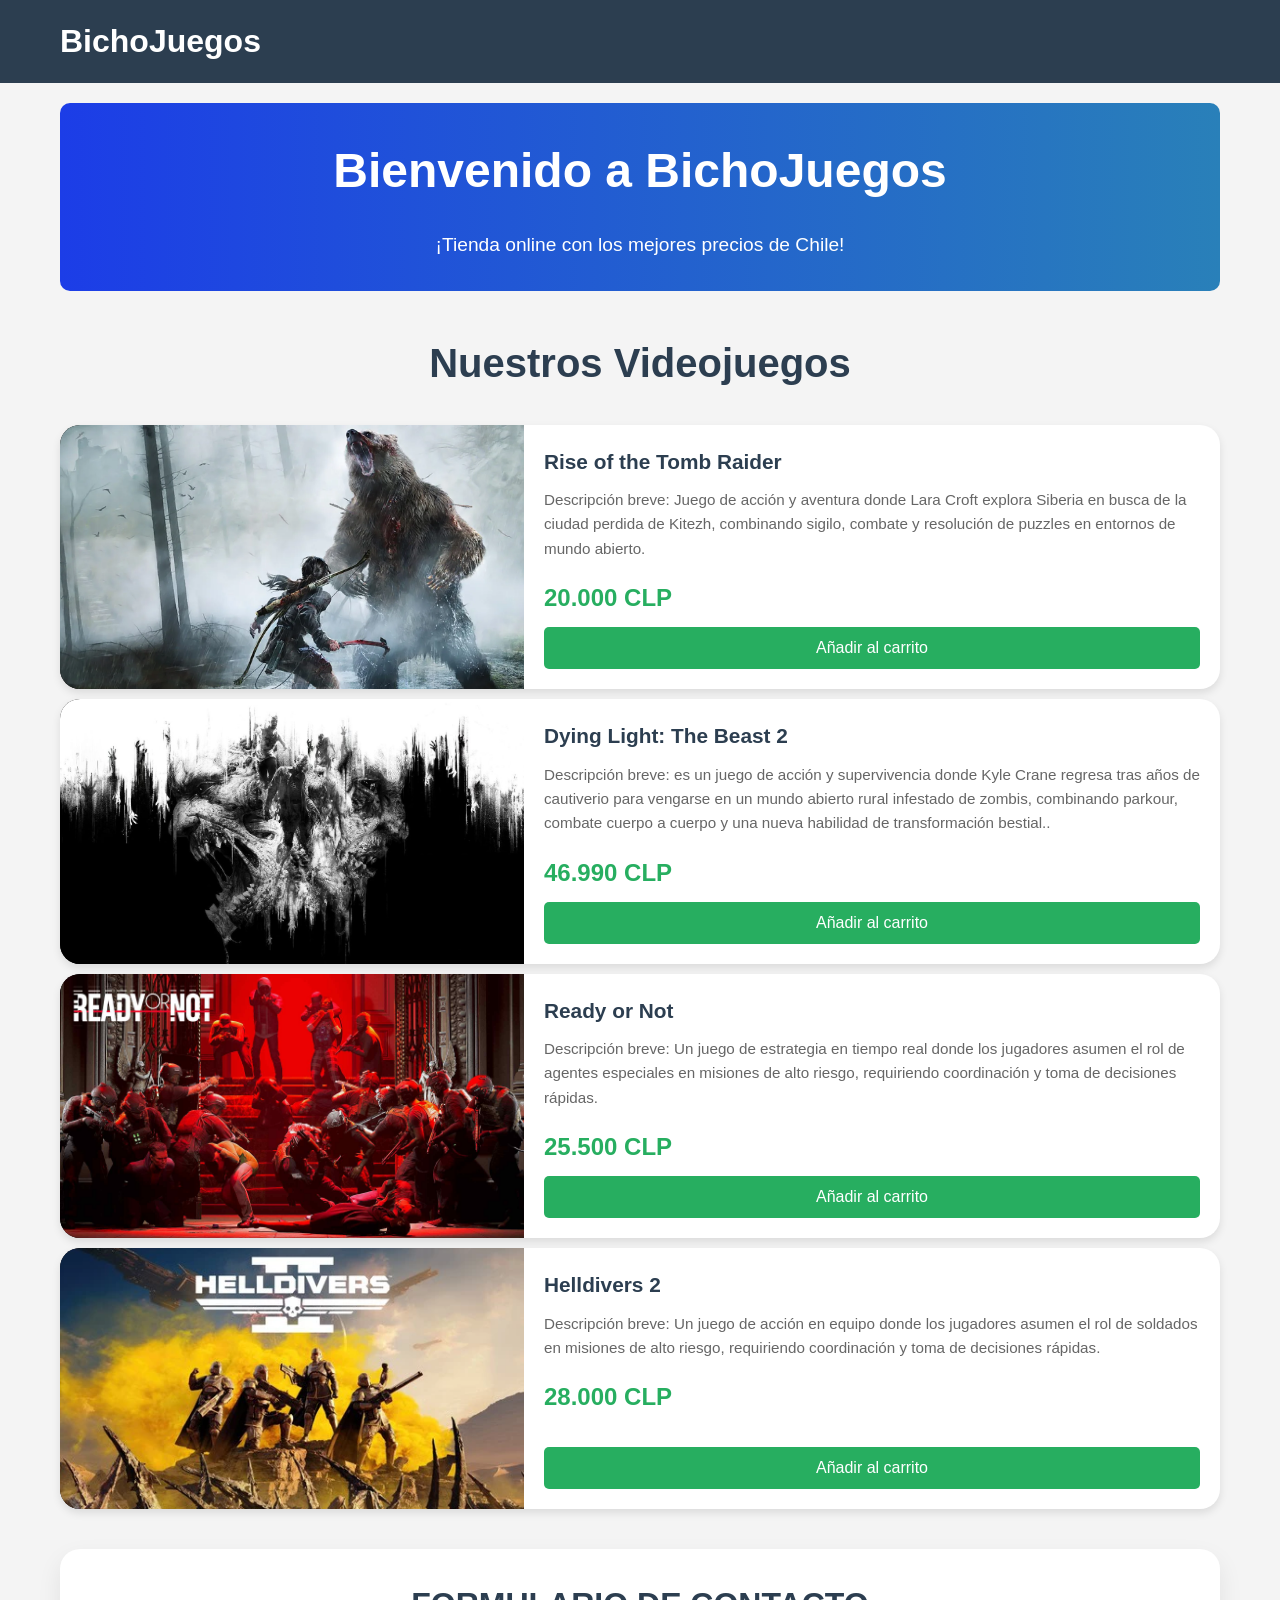
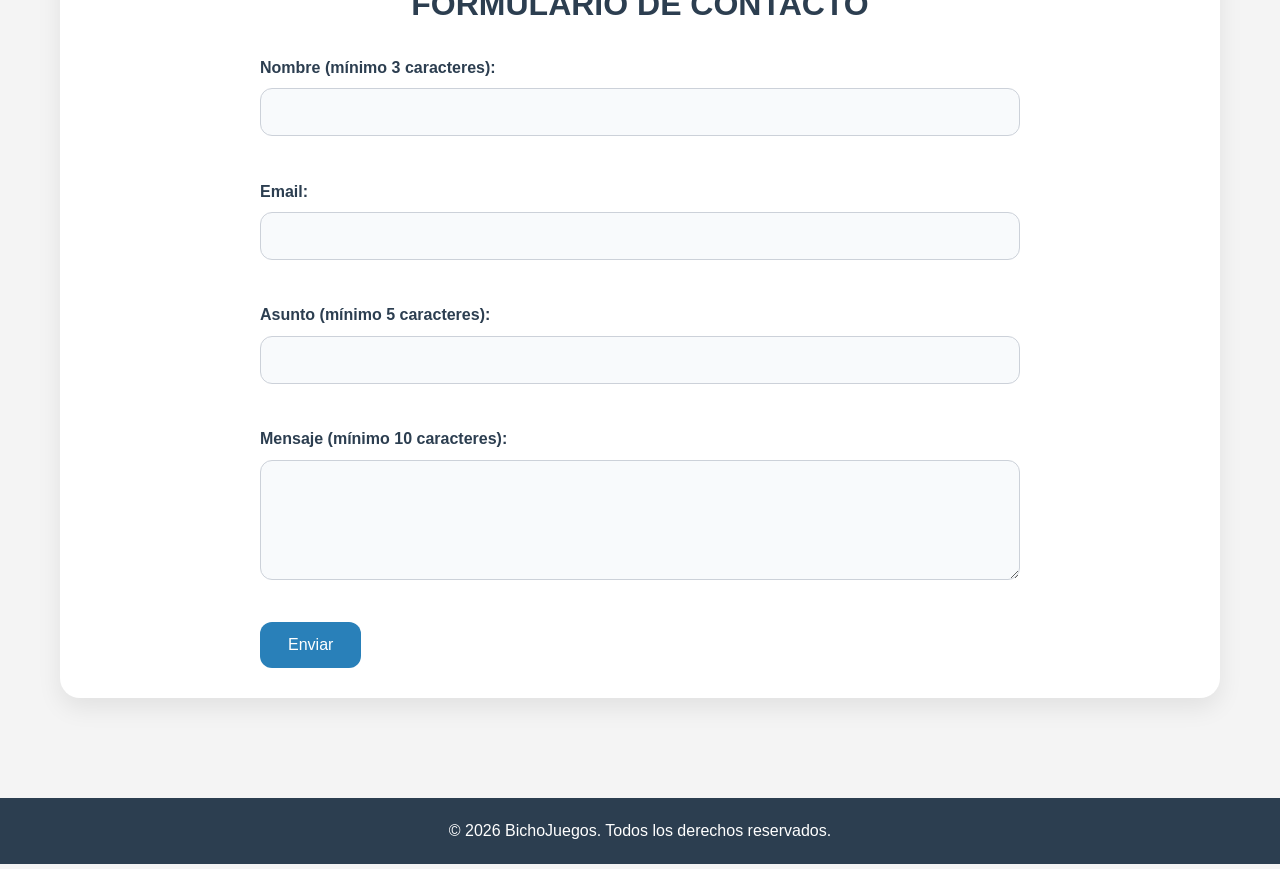
==== index.html @ 51d18bf6 "Arreglo de errores" ====
<!DOCTYPE html>
<html lang="es">

<head>
    <meta charset="UTF-8">
    <meta name="viewport" content="width=device-width, initial-scale=1.0">
    <title>BichoJuegos</title>
    <link rel="stylesheet" href="Pagina_videojuegos.css">
</head>

<body>
    <header>
        <nav>
            <h1>BichoJuegos</h1>
        </nav>
    </header>
    <main>
        <section id="hero">
            <h2>Bienvenido a BichoJuegos</h2>
            <p>¡Tienda online con los mejores precios de Chile!</p>
        </section>

        <section id="juegos">
            <h2>Nuestros Videojuegos</h2>
            <div class="Juegos-container">
                <div class="juego-card">
                    <div class="juego-card__media">
                        <img class="juego-card__image" src="rise-of-the-tomb-raider.webp" alt="Videojuego-Lara">
                        <video class="juego-card__video" muted autoplay loop playsinline preload="auto">
                            <source src="Lara.1.mp4" type="video/mp4">
                        </video>
                    </div>
                    <div class="juego-card__info">
                        <h3 class="juego-card__title">Rise of the Tomb Raider</h3>
                        <p class="juego-card__description">Descripción breve: Juego de acción y aventura donde Lara Croft explora Siberia en busca de la ciudad perdida de Kitezh, combinando sigilo, combate y resolución de puzzles en entornos de mundo abierto.</p>
                        <p class="juego-card__price">20.000 CLP</p>
                        <button class="juego-card__button" onclick="window.location.href='Carrito.html'">Añadir al carrito</button>
                    </div>
                </div>

                <div class="juego-card">
                    <div class="juego-card__media">
                        <img class="juego-card__image" src="Kyle.jpg" alt="Videojuego 2">
                        <video class="juego-card__video" muted autoplay loop>
                            <source src="Dying.1.mp4" type="video/mp4">
                        </video>
                    </div>
                    <div class="juego-card__info">
                        <h3 class="juego-card__title">Dying Light: The Beast 2</h3>
                        <p class="juego-card__description">Descripción breve: es un juego de acción y supervivencia donde Kyle Crane regresa tras años de cautiverio para vengarse en un mundo abierto rural infestado de zombis, combinando parkour, combate cuerpo a cuerpo y una nueva habilidad de transformación bestial..</p>
                        <p class="juego-card__price">46.990 CLP</p>
                        <button class="juego-card__button" onclick="window.location.href='Carrito.html'">Añadir al carrito</button>
                    </div>
                </div>

                <div class="juego-card">
                    <div class="juego-card__media">
                        <img class="juego-card__image" src="ready-or-not.jpg" alt="Videojuego 3">
                        <video class="juego-card__video" muted autoplay loop>
                            <source src="Ready.1.mp4" type="video/mp4">
                        </video>
                    </div>
                    <div class="juego-card__info">
                        <h3 class="juego-card__title">Ready or Not</h3>
                        <p class="juego-card__description">Descripción breve: Un juego de estrategia en tiempo real donde los jugadores asumen el rol de agentes especiales en misiones de alto riesgo, requiriendo coordinación y toma de decisiones rápidas.</p>
                        <p class="juego-card__price">25.500 CLP</p>
                        <button class="juego-card__button" onclick="window.location.href='Carrito.html'">Añadir al carrito</button>
                    </div>
                </div>

                <div class="juego-card">
                    <div class="juego-card__media">
                        <img class="juego-card__image" src="Helldivers.webp" alt="Videojuego 4">
                        <video class="juego-card__video" muted autoplay loop>
                            <source src="Helldivers.mp4" type="video/mp4">
                        </video>
                    </div>
                    <div class="juego-card__info">
                        <h3 class="juego-card__title">Helldivers 2</h3>
                        <p class="juego-card__description">Descripción breve: Un juego de acción en equipo donde los jugadores asumen el rol de soldados en misiones de alto riesgo, requiriendo coordinación y toma de decisiones rápidas.</p>
                        <p class="juego-card__price">28.000 CLP</p>
                        <button class="juego-card__button" onclick="window.location.href='Carrito.html'">Añadir al carrito</button>
                    </div>
                </div>
            </div>
        </section>
        <section class="contacto">
        <h2 class="contacto-titulo"> FORMULARIO DE CONTACTO </h2>
        <form class="formulario" id="formularioContacto">
            <div class="form-grupo">
                <label for="nombre">Nombre (mínimo 3 caracteres):</label>
                <input type="text" id="nombre" name="nombre" minlength="3" required>
                <span class="error" id="errorNombre"></span>
            </div>
            <div class="form-grupo">
                <label for="email">Email:</label>
                <input type="email" id="email" name="email" required>
                <span class="error" id="errorEmail"></span>
            </div>
            <div class="form-grupo">
                <label for="asunto">Asunto (mínimo 5 caracteres):</label>
                <input type="text" id="asunto" name="asunto" minlength="5" required>
                <span class="error" id="errorAsunto"></span>
            </div>
            <div class="form-grupo">
                <label for="mensaje">Mensaje (mínimo 10 caracteres):</label>
                <textarea id="mensaje" name="mensaje" rows="5" minlength="10" required></textarea>
                <span class="error" id="errorMensaje"></span>
            </div>
            <button type="submit" class="btn-enviar">Enviar</button>
        </form>
    </section>
    </main>

    <footer>
        <p>&copy; 2026 BichoJuegos. Todos los derechos reservados.</p>
    </footer>
    <script src="contacto.js"></script>
</body>

</html>
---- Pagina_videojuegos.css ----
* {
    margin: 0;
    padding: 0;
    box-sizing: border-box;
}


body {
    font-family: 'Arial';
    line-height: 1.6;
    color: #333;
    background-color: #f4f4f4;
}


header {
    background-color: #2c3e50;
    color: #fff;
    padding: 1rem 0;
}

nav {
    display: flex;
    justify-content: space-between;
    align-items: center;
    max-width: 1200px;
    margin: 0 auto;
    padding: 0 20px;
}

nav h1 {
    font-size: 2rem;
}

nav ul {
    display: flex;
    list-style: none;
}

nav ul li {
    margin-left: 20px;
}

nav ul li a {
    color: #fff;
    text-decoration: none;
    padding: 10px;
    transition: background-color 0.3s;
}

nav ul li a:hover {
    background-color: #34495e;
    border-radius: 5px;
}


main {
    max-width: 1200px;
    margin: 0 auto;
    padding: 20px;
}


#hero {
    text-align: center;
    background: linear-gradient(to right, #1c3de7, #2980b9);
    color: #fff;
    padding: 30px 20px;
    margin-bottom: 40px;
    border-radius: 10px;
}

#hero h2 {
    font-size: 3rem;
    margin-bottom: 20px;
}

#hero p {
    font-size: 1.2rem;
}


#juegos {
    margin-bottom: 40px;
}

#juegos h2 {
    text-align: center;
    margin-bottom: 30px;
    font-size: 2.5rem;
    color: #2c3e50;
}

.Juegos-container {
    display: grid;
    grid-template-columns: 1fr;
    gap: 10px;
}

.juego-card {
    background-color: #fff;
    border-radius: 20px;
    box-shadow: 0 4px 8px rgba(0, 0, 0, 0.1);
    overflow: hidden;
    transition: transform 0.3s;
    display: flex;
    flex-direction: row;
    align-items: stretch;
}

.juego-card:hover {
    transform: translateY(-5px);
}

.juego-card__media {
    position: relative;
    width: 40%;
    aspect-ratio: 16 / 9;
    flex-shrink: 0;
    overflow: hidden;
    background-color: #000;
}

.juego-card__image {
    width: 100%;
    height: 100%;
    object-fit: cover;
    position: absolute;
    top: 0;
    left: 0;
    z-index: 2;
    opacity: 1;
    transition: opacity 0.25s ease;
}

.juego-card__video {
    width: 100%;
    height: 100%;
    object-fit: cover;
    position: absolute;
    top: 0;
    left: 0;
    z-index: 1;
    opacity: 0;
    transition: opacity 0.25s ease;
}

.juego-card:hover .juego-card__video {
    opacity: 1;
}

.juego-card:hover .juego-card__image {
    opacity: 0;
}

.juego-card__info {
    flex: 1;
    display: flex;
    flex-direction: column;
    justify-content: space-between;
    padding: 20px;
}

.juego-card__title {
    font-size: 1.3rem;
    color: #2c3e50;
    margin-bottom: 10px;
}

.juego-card__description {
    color: #666;
    margin-bottom: 8px;
    font-size: 0.95rem;
}

.juego-card__price {
    font-size: 1.5rem;
    font-weight: bold;
    color: #27ae60;
    margin: 10px 0;
}

.juego-card__button {
    display: block;
    width: 100%;
    padding: 12px;
    background-color: #27ae60;
    color: #fff;
    border: none;
    border-radius: 5px;
    cursor: pointer;
    font-size: 1rem;
    transition: background-color 0.3s;
    margin-top: auto;
}

.juego-card__button:hover {
    background-color: #229954;
}


footer {
    background-color: #2c3e50;
    color: #fff;
    text-align: center;
    padding: 20px 0;
    margin-top: 40px;
}


@media (max-width: 768px) {
    nav {
        flex-direction: column;
        text-align: center;
    }

    nav ul {
        margin-top: 10px;
    }

    nav ul li {
        margin: 0 10px;
    }

    main {
        padding: 15px;
    }

    .juego-card {
        flex-direction: column;
    }

    .juego-card__media {
        width: 100%;
        aspect-ratio: 16 / 9;
    }

    .juego-card__info {
        padding: 15px;
    }

    .juego-card__title {
        font-size: 1.2rem;
    }

    #hero h2 {
        font-size: 2rem;
    }

    #hero p {
        font-size: 1rem;
    }

    .Juegos-container {
        grid-template-columns: 1fr;
    }

    .contacto {
        padding: 20px 18px;
        margin-bottom: 30px;
    }

    .contacto-titulo {
        font-size: 1.6rem;
    }

    .formulario {
        gap: 0.75rem;
    }

    .formulario input,
    .formulario textarea {
        padding: 12px 14px;
    }

    .btn-enviar {
        width: 100%;
        padding: 14px 20px;
    }

    footer {
        padding: 18px 10px;
    }
}

.contacto {
    background-color: #ffffff;
    padding: 30px 25px;
    border-radius: 20px;
    box-shadow: 0 10px 25px rgba(0, 0, 0, 0.08);
    margin-bottom: 40px;
}

.contacto-titulo {
    text-align: center;
    font-size: 2rem;
    color: #2c3e50;
    margin-bottom: 1.5rem;
}

.formulario {
    max-width: 760px;
    margin: 0 auto;
    display: grid;
    gap: 1rem;
}

.form-grupo {
    display: grid;
    gap: 0.5rem;
}

.formulario label {
    font-weight: 600;
    color: #2c3e50;
}

.formulario input,
.formulario textarea {
    width: 100%;
    padding: 14px 16px;
    border: 1px solid #ccd1d9;
    border-radius: 12px;
    font-size: 1rem;
    color: #2c3e50;
    background-color: #f8fafc;
    transition: border-color 0.2s ease, box-shadow 0.2s ease;
}

.formulario input:focus,
.formulario textarea:focus {
    outline: none;
    border-color: #2980b9;
    box-shadow: 0 0 0 4px rgba(41, 128, 185, 0.15);
    background-color: #ffffff;
}

.error {
    color: #c0392b;
    font-size: 0.95rem;
    min-height: 1.2em;
}

input.invalid,
textarea.invalid {
    border-color: #c0392b;
}

.btn-enviar {
    width: fit-content;
    padding: 14px 28px;
    border: none;
    border-radius: 12px;
    background-color: #2980b9;
    color: #ffffff;
    font-size: 1rem;
    cursor: pointer;
    transition: background-color 0.2s ease, transform 0.2s ease;
}

.btn-enviar:hover {
    background-color: #21618c;
    transform: translateY(-1px);
}

.success-message {
    display: none;
    background-color: #d4efdf;
    color: #1e8449;
    border: 1px solid #27ae60;
    padding: 14px 18px;
    border-radius: 12px;
    text-align: center;
    margin-bottom: 1rem;
}

.success-message.visible {
    display: block;
}
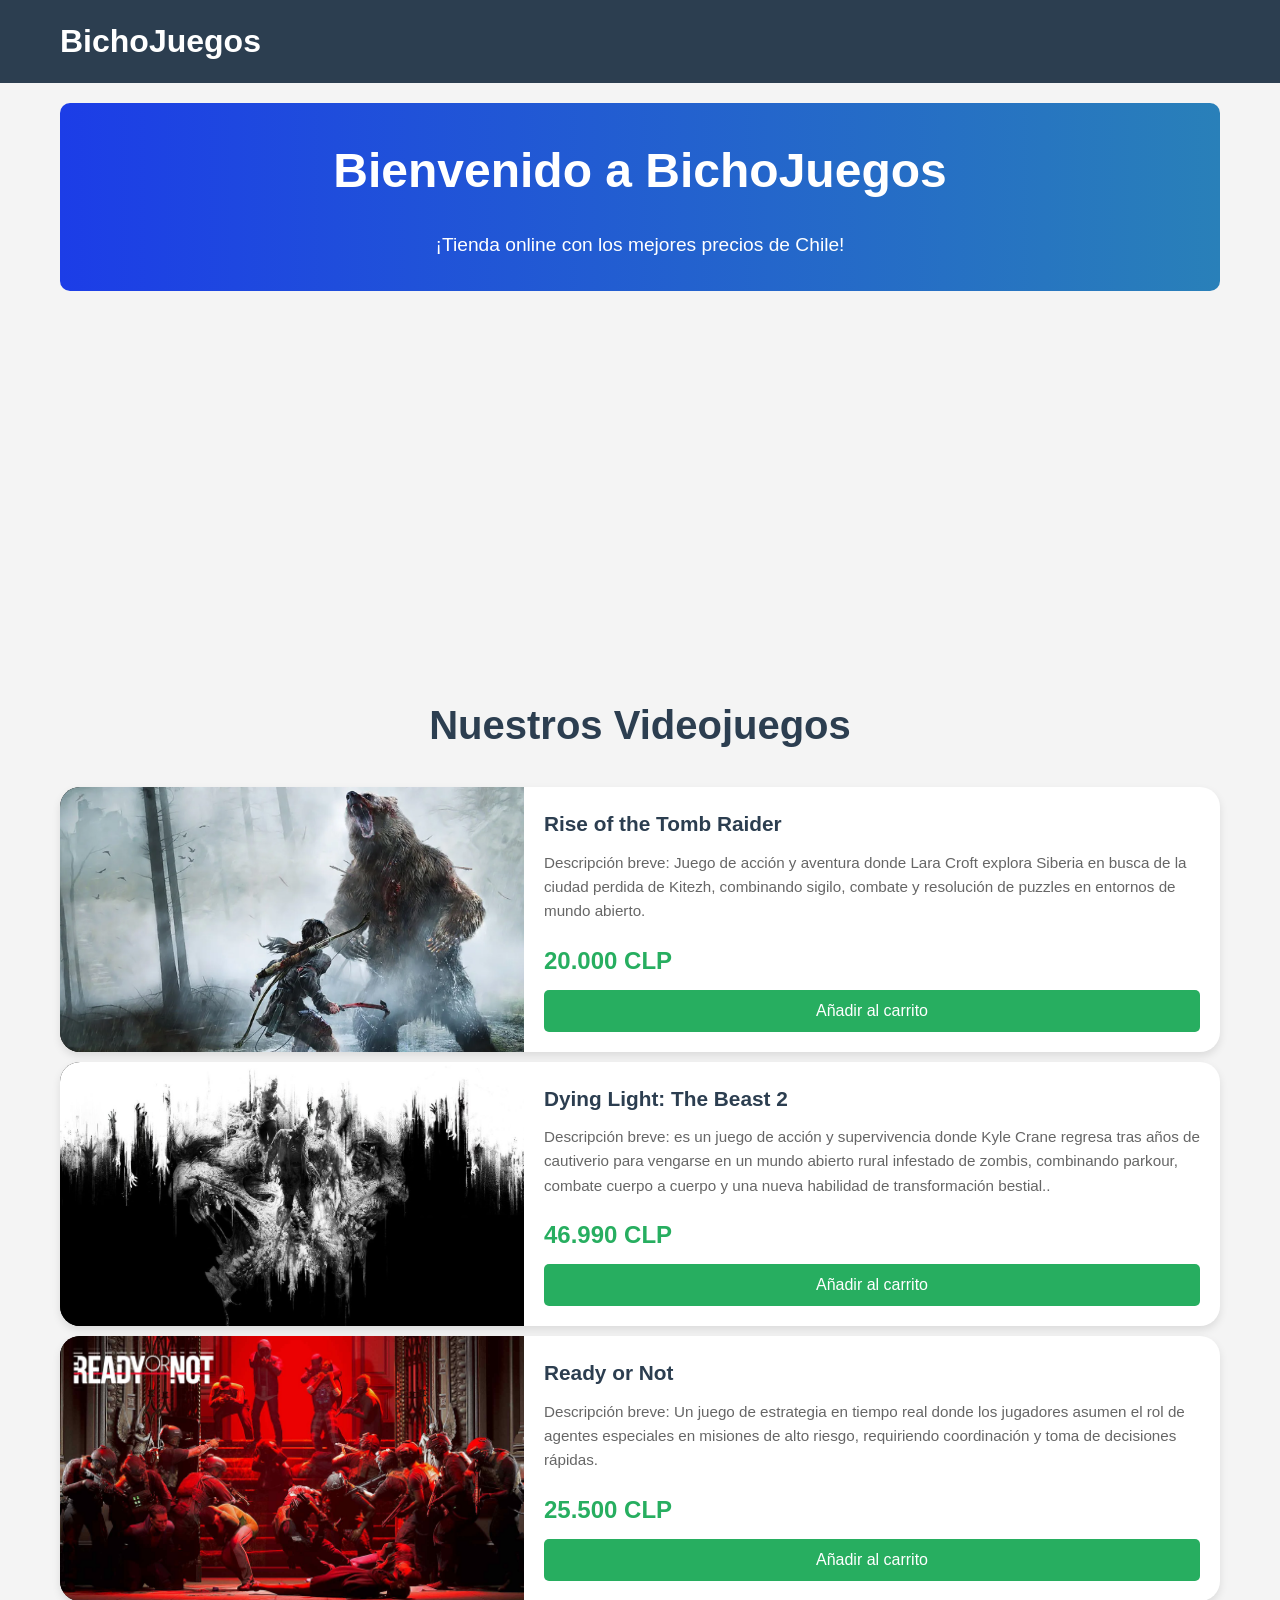
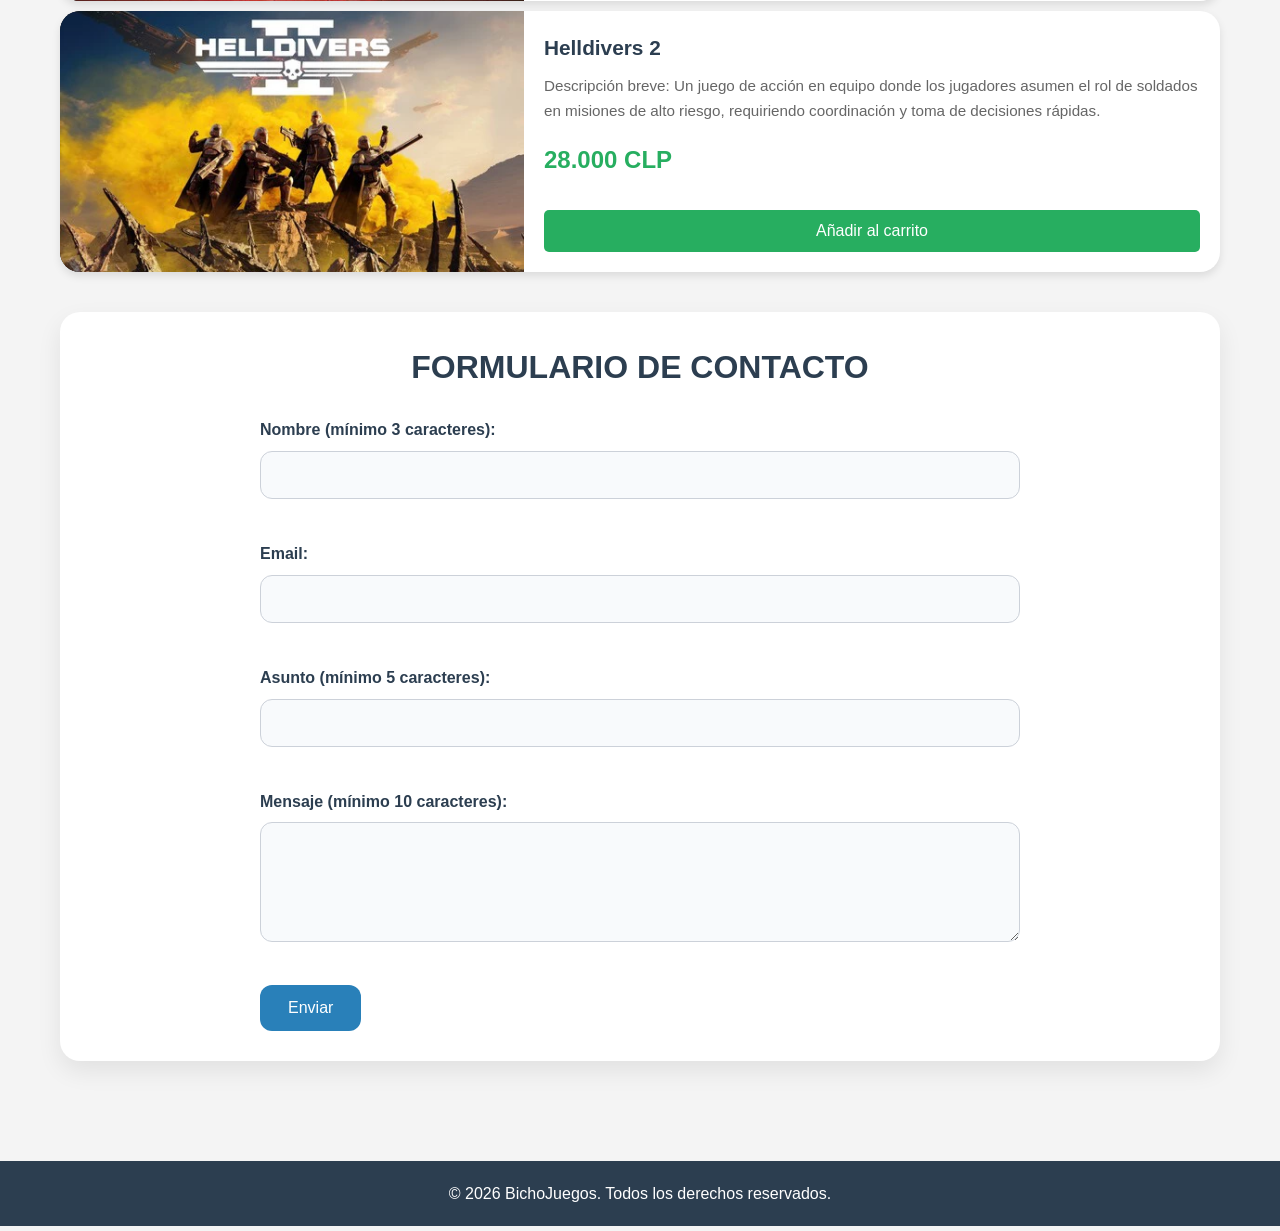
==== commit e30a703b: "1.0.2 Añadido de un video de youtube" ====
--- a/index.html
+++ b/index.html
@@ -18,6 +18,10 @@
         <section id="hero">
             <h2>Bienvenido a BichoJuegos</h2>
             <p>¡Tienda online con los mejores precios de Chile!</p>
+        </section>
+
+        <section id="video">
+            <iframe width="560" height="315" src="https://www.youtube.com/embed/JhTvaRogQp8" frameborder="0" allow="accelerometer; autoplay; clipboard-write; encrypted-media; gyroscope; picture-in-picture" allowfullscreen></iframe>
         </section>
 
         <section id="juegos">
--- a/Pagina_videojuegos.css
+++ b/Pagina_videojuegos.css
@@ -78,6 +78,18 @@
 
 #hero p {
     font-size: 1.2rem;
+}
+
+
+#video {
+    text-align: center;
+    margin-bottom: 40px;
+}
+
+#video iframe {
+    max-width: 100%;
+    height: auto;
+    aspect-ratio: 16 / 9;
 }
 
 
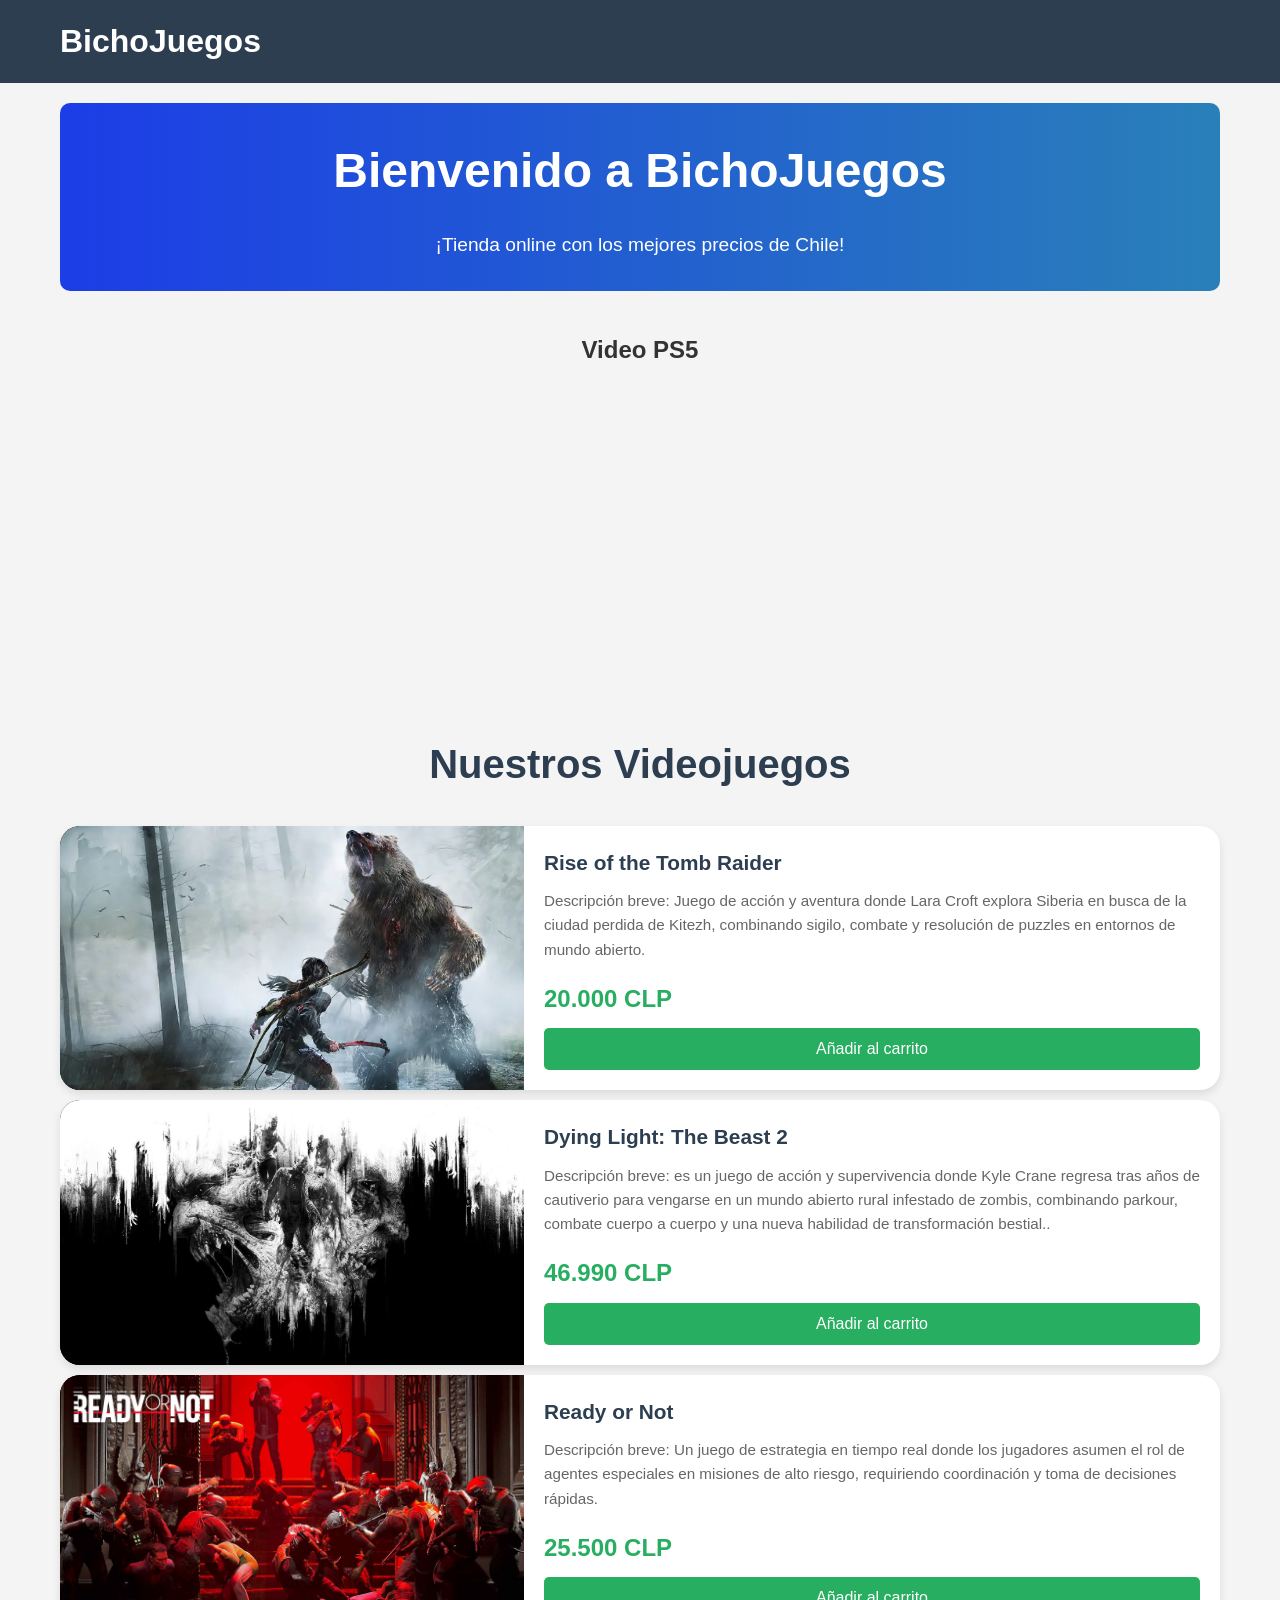
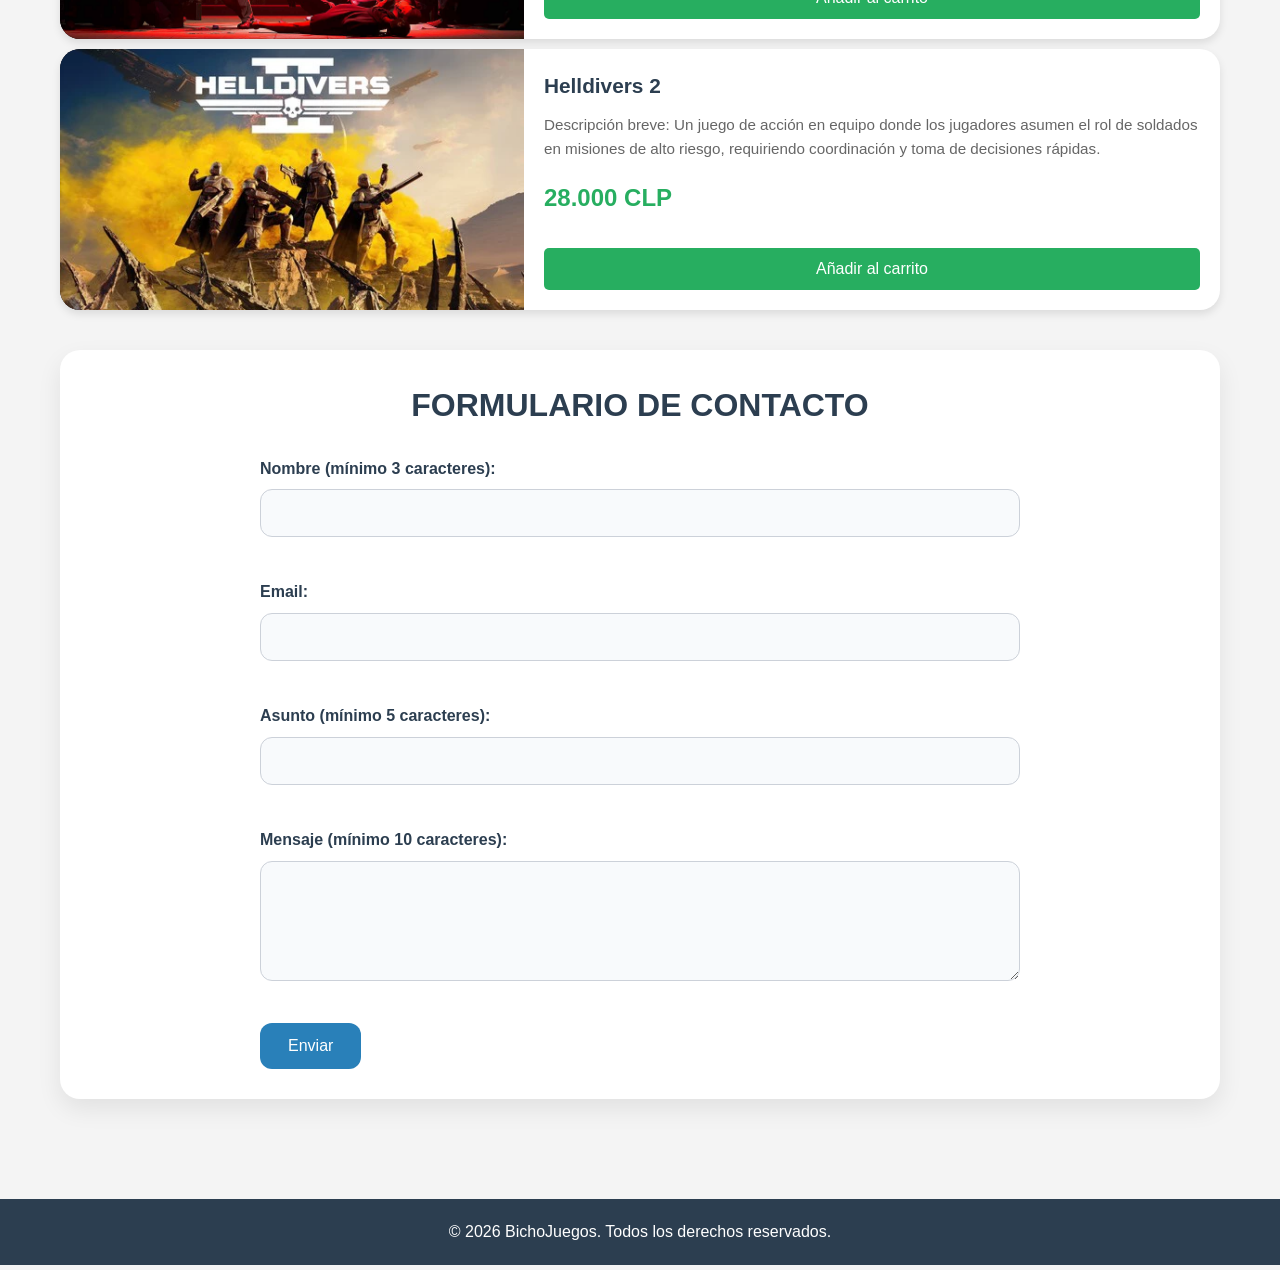
==== commit 19d95b86: "1.0.1 Cambio en video index" ====
--- a/index.html
+++ b/index.html
@@ -21,7 +21,8 @@
         </section>
 
         <section id="video">
-            <iframe width="560" height="315" src="https://www.youtube.com/embed/JhTvaRogQp8" frameborder="0" allow="accelerometer; autoplay; clipboard-write; encrypted-media; gyroscope; picture-in-picture" allowfullscreen></iframe>
+            <h2>Video PS5</h2>
+            <iframe width="560" height="315" src="https://www.youtube.com/embed/RkC0l4iekYo" frameborder="0" allow="accelerometer; autoplay; clipboard-write; encrypted-media; gyroscope; picture-in-picture" allowfullscreen></iframe>
         </section>
 
         <section id="juegos">
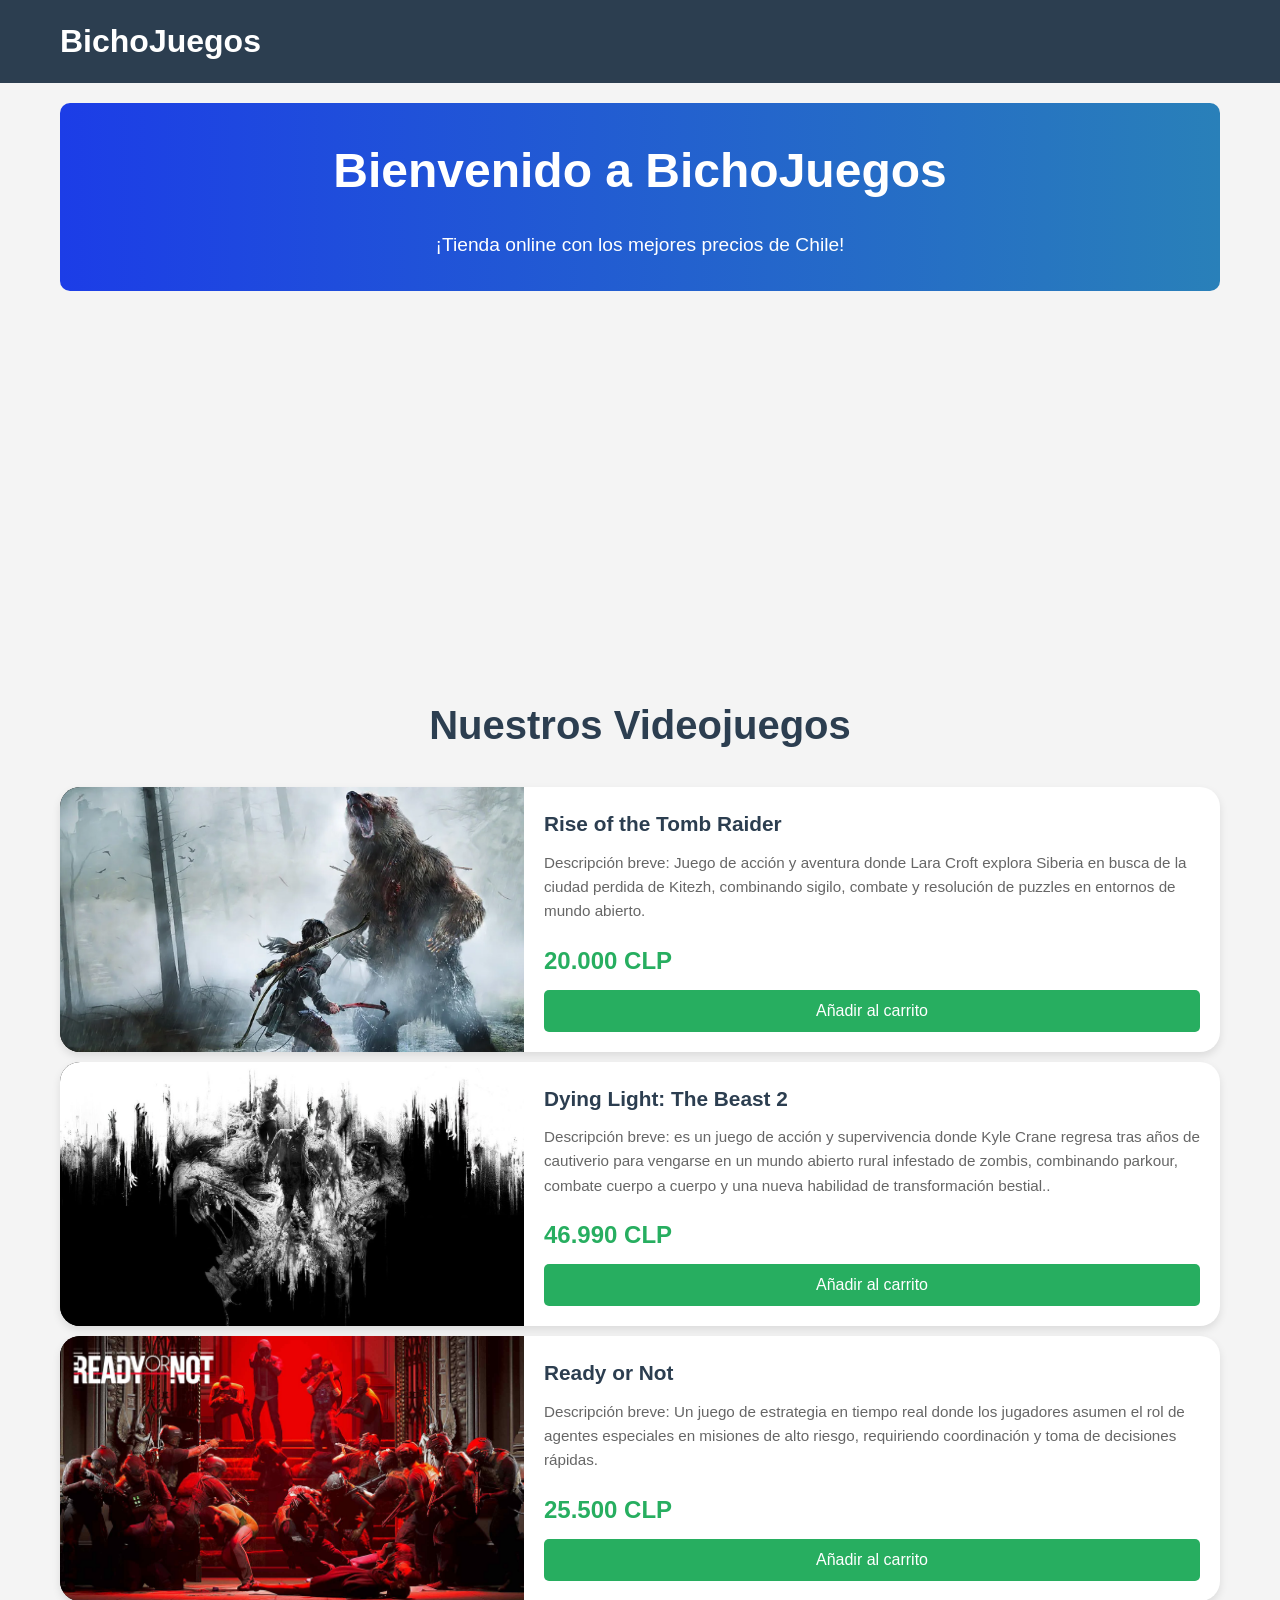
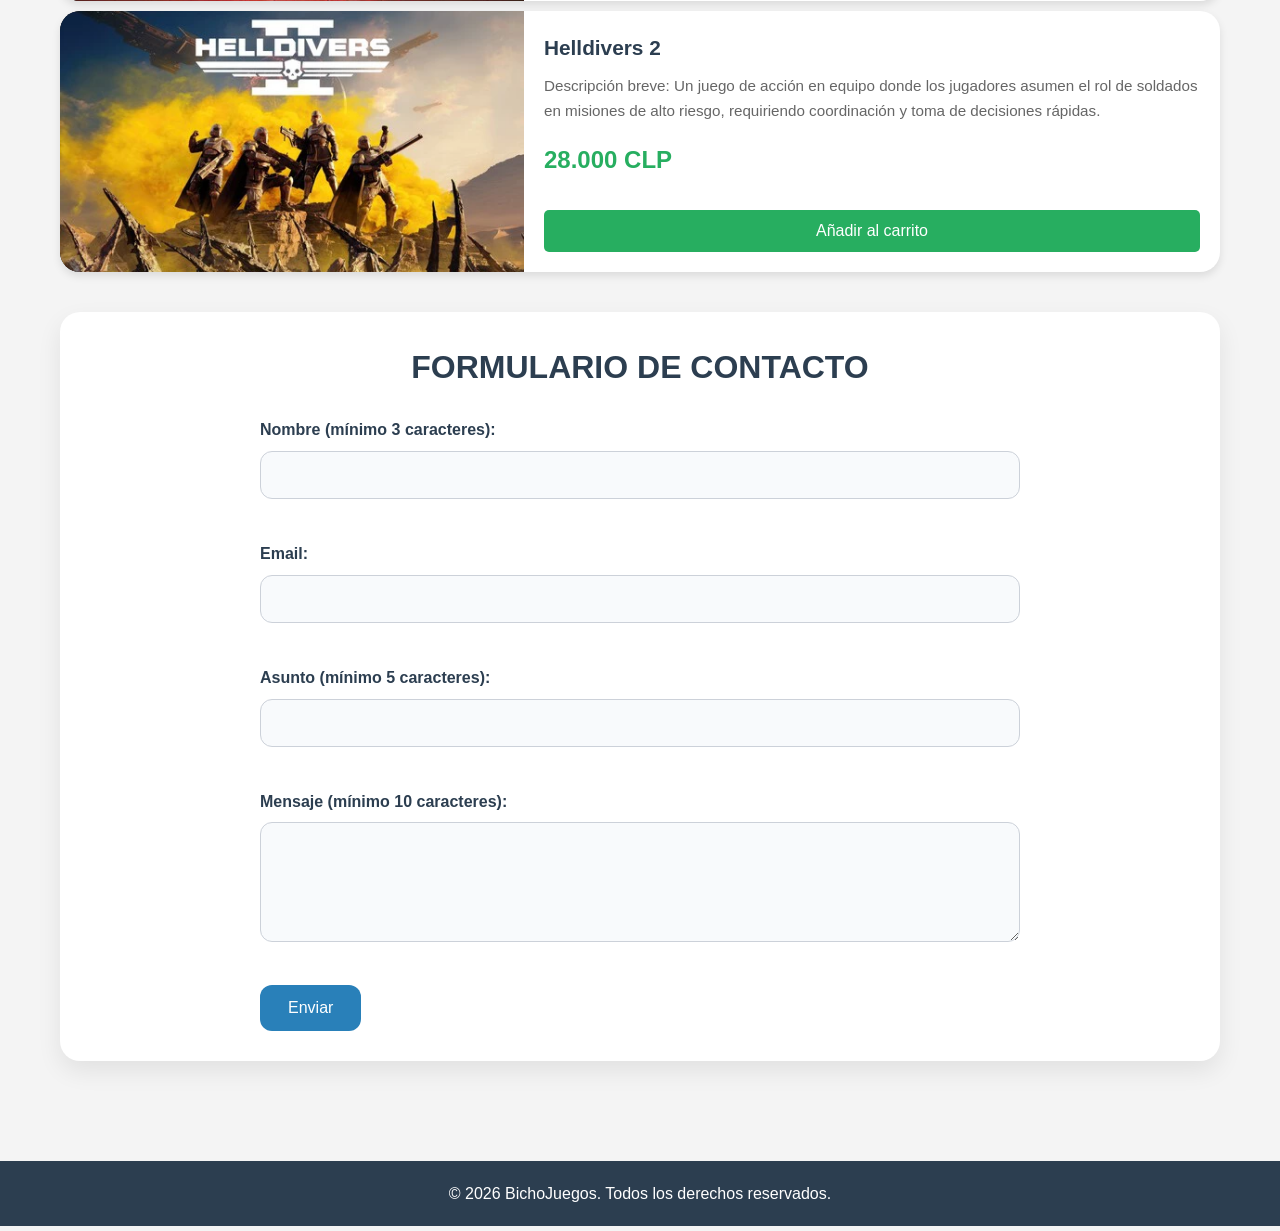
==== commit bf36ce3f: "1.0.1" ====
--- a/index.html
+++ b/index.html
@@ -21,7 +21,6 @@
         </section>
 
         <section id="video">
-            <h2>Video PS5</h2>
             <iframe width="560" height="315" src="https://www.youtube.com/embed/RkC0l4iekYo" frameborder="0" allow="accelerometer; autoplay; clipboard-write; encrypted-media; gyroscope; picture-in-picture" allowfullscreen></iframe>
         </section>
 
@@ -123,4 +122,4 @@
     <script src="contacto.js"></script>
 </body>
 
-</html>+</html>
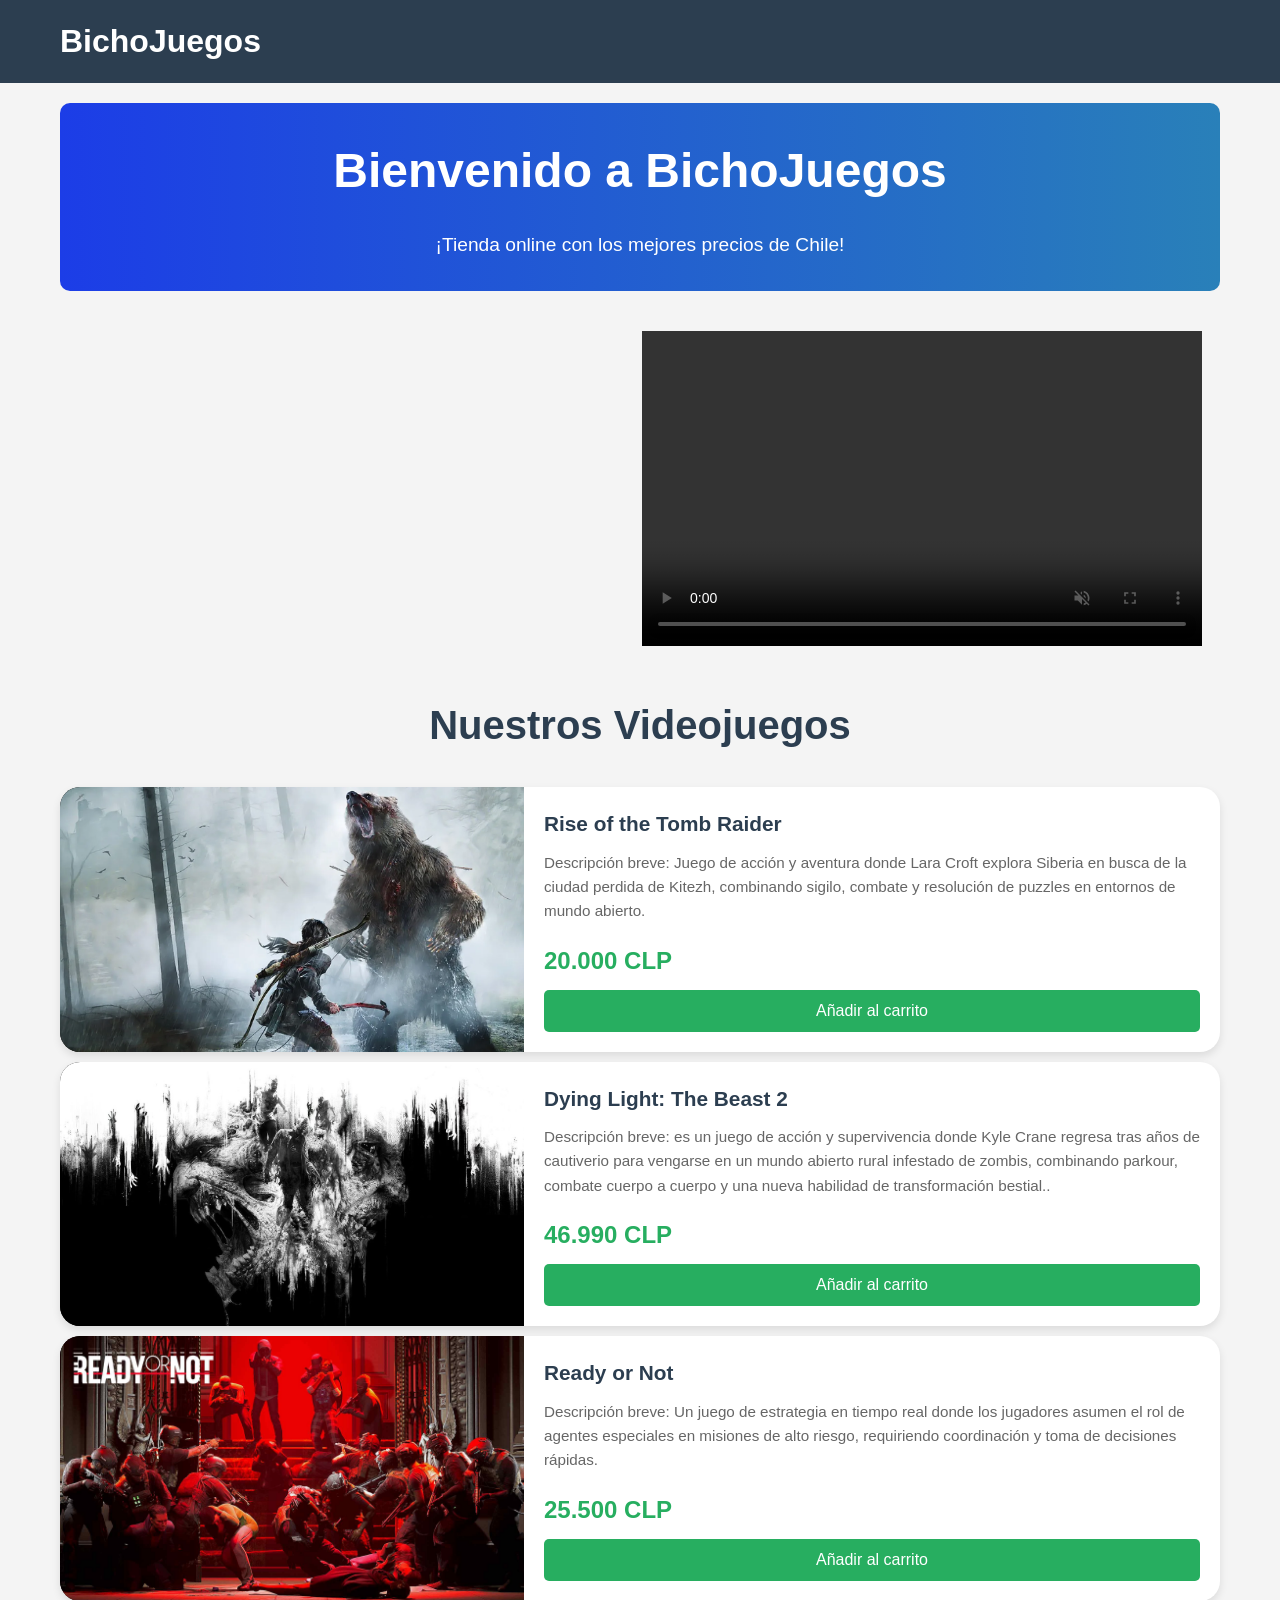
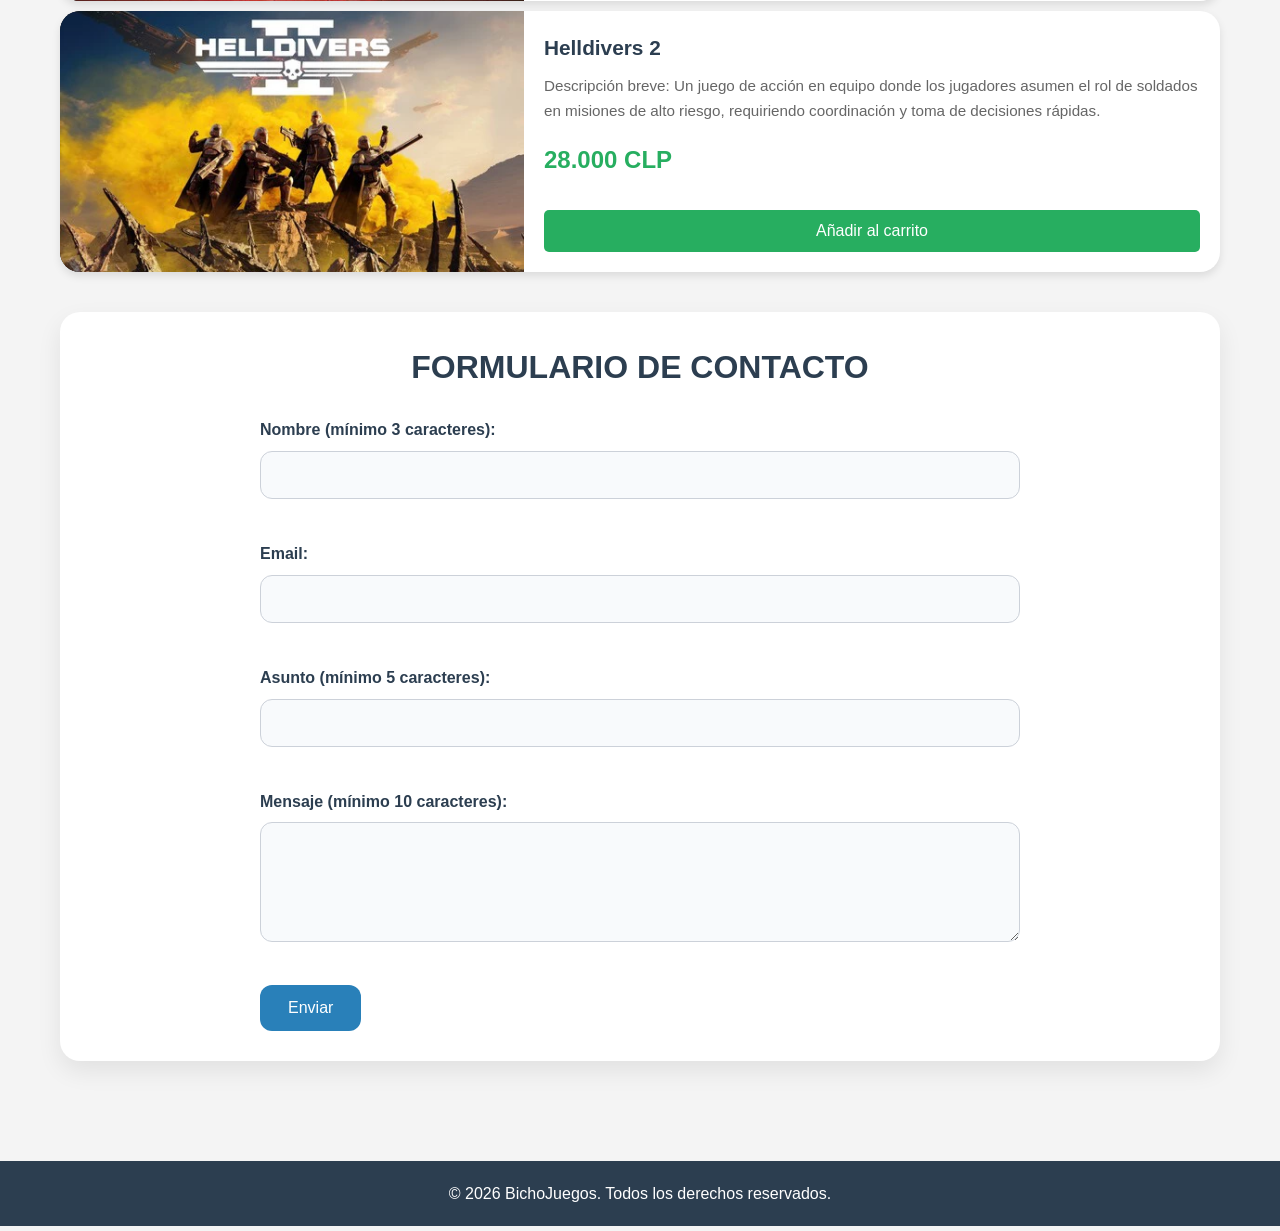
==== commit b9634040: "1.0.3 Video nuevo" ====
--- a/index.html
+++ b/index.html
@@ -21,7 +21,13 @@
         </section>
 
         <section id="video">
-            <iframe width="560" height="315" src="https://www.youtube.com/embed/RkC0l4iekYo" frameborder="0" allow="accelerometer; autoplay; clipboard-write; encrypted-media; gyroscope; picture-in-picture" allowfullscreen></iframe>
+            <div class="video-container">
+                <iframe width="560" height="315" src="https://www.youtube.com/embed/RkC0l4iekYo" frameborder="0" allow="accelerometer; autoplay; clipboard-write; encrypted-media; gyroscope; picture-in-picture" allowfullscreen></iframe>
+                <video width="560" height="315" controls autoplay muted>
+                    <source src="Dying Light.mp4" type="video/mp4">
+                    Tu navegador no soporta el elemento de video.
+                </video>
+            </div>
         </section>
 
         <section id="juegos">
@@ -122,4 +128,4 @@
     <script src="contacto.js"></script>
 </body>
 
-</html>
+</html>
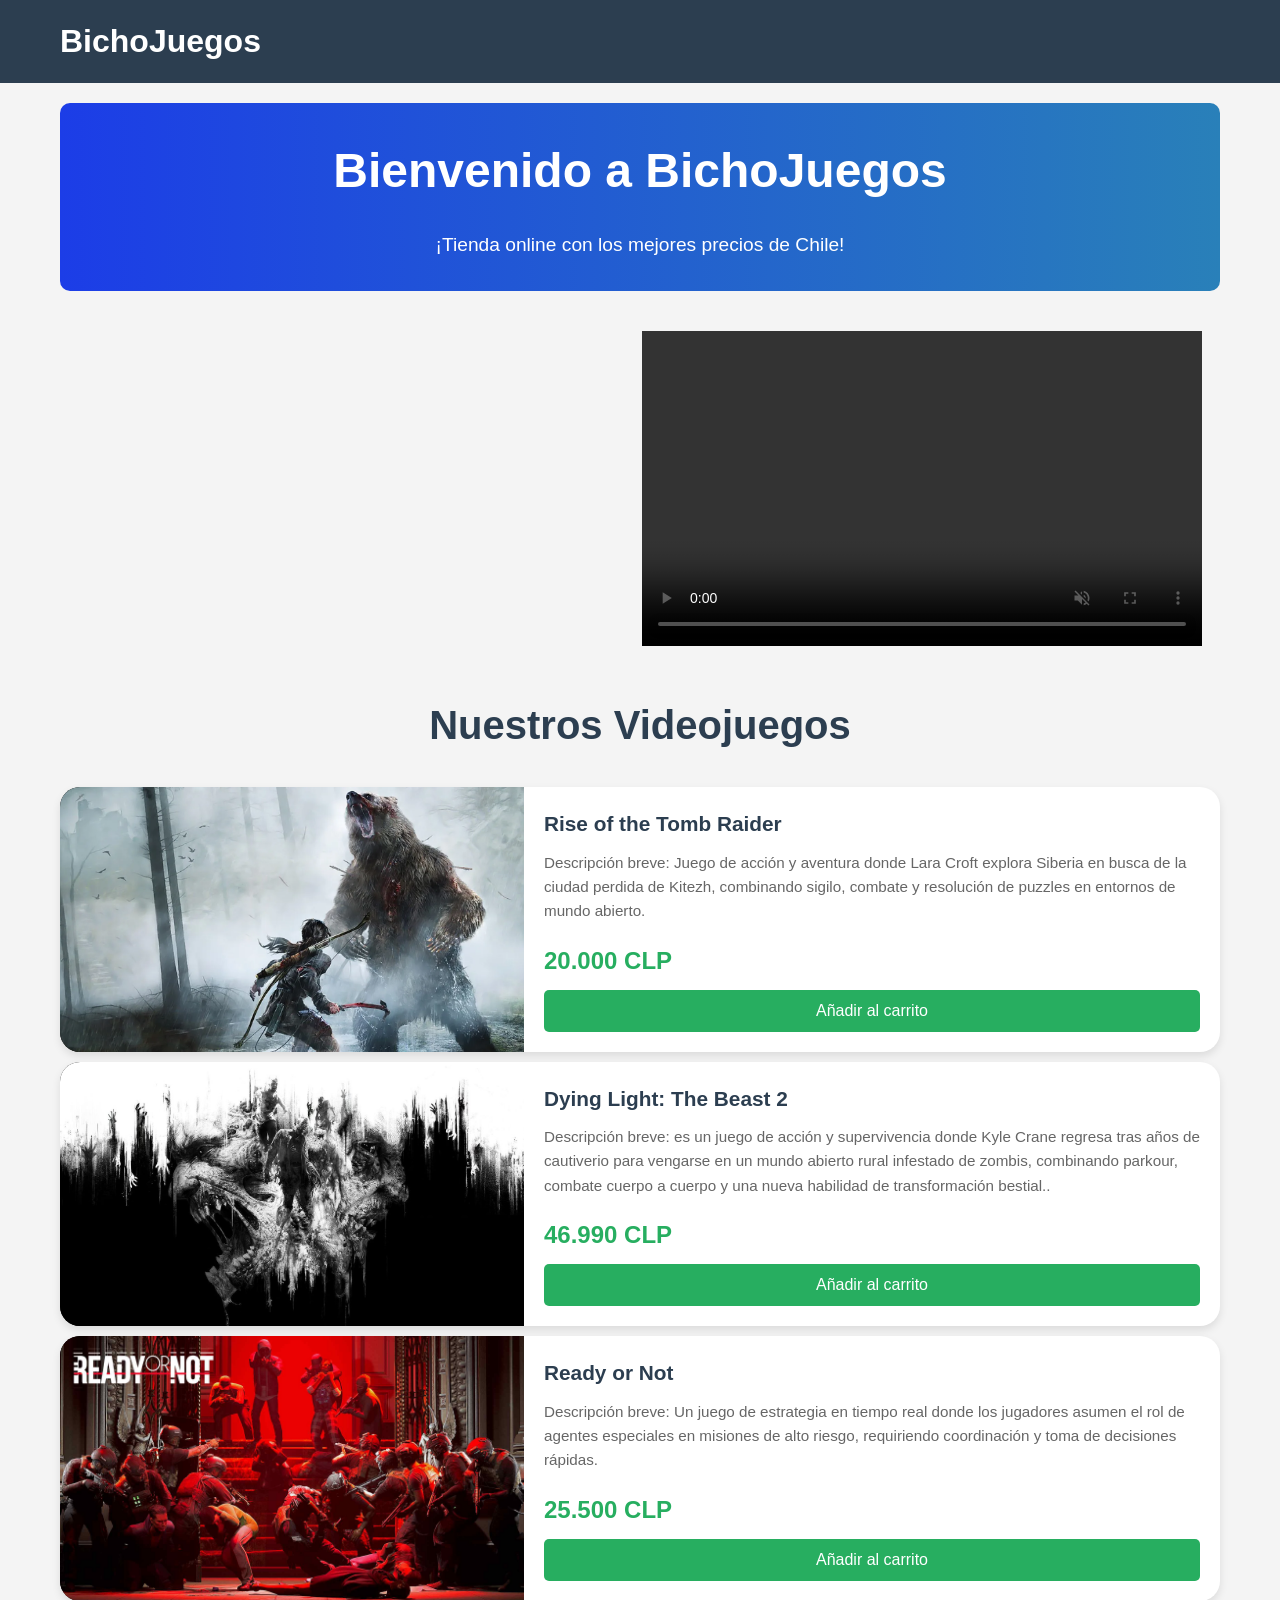
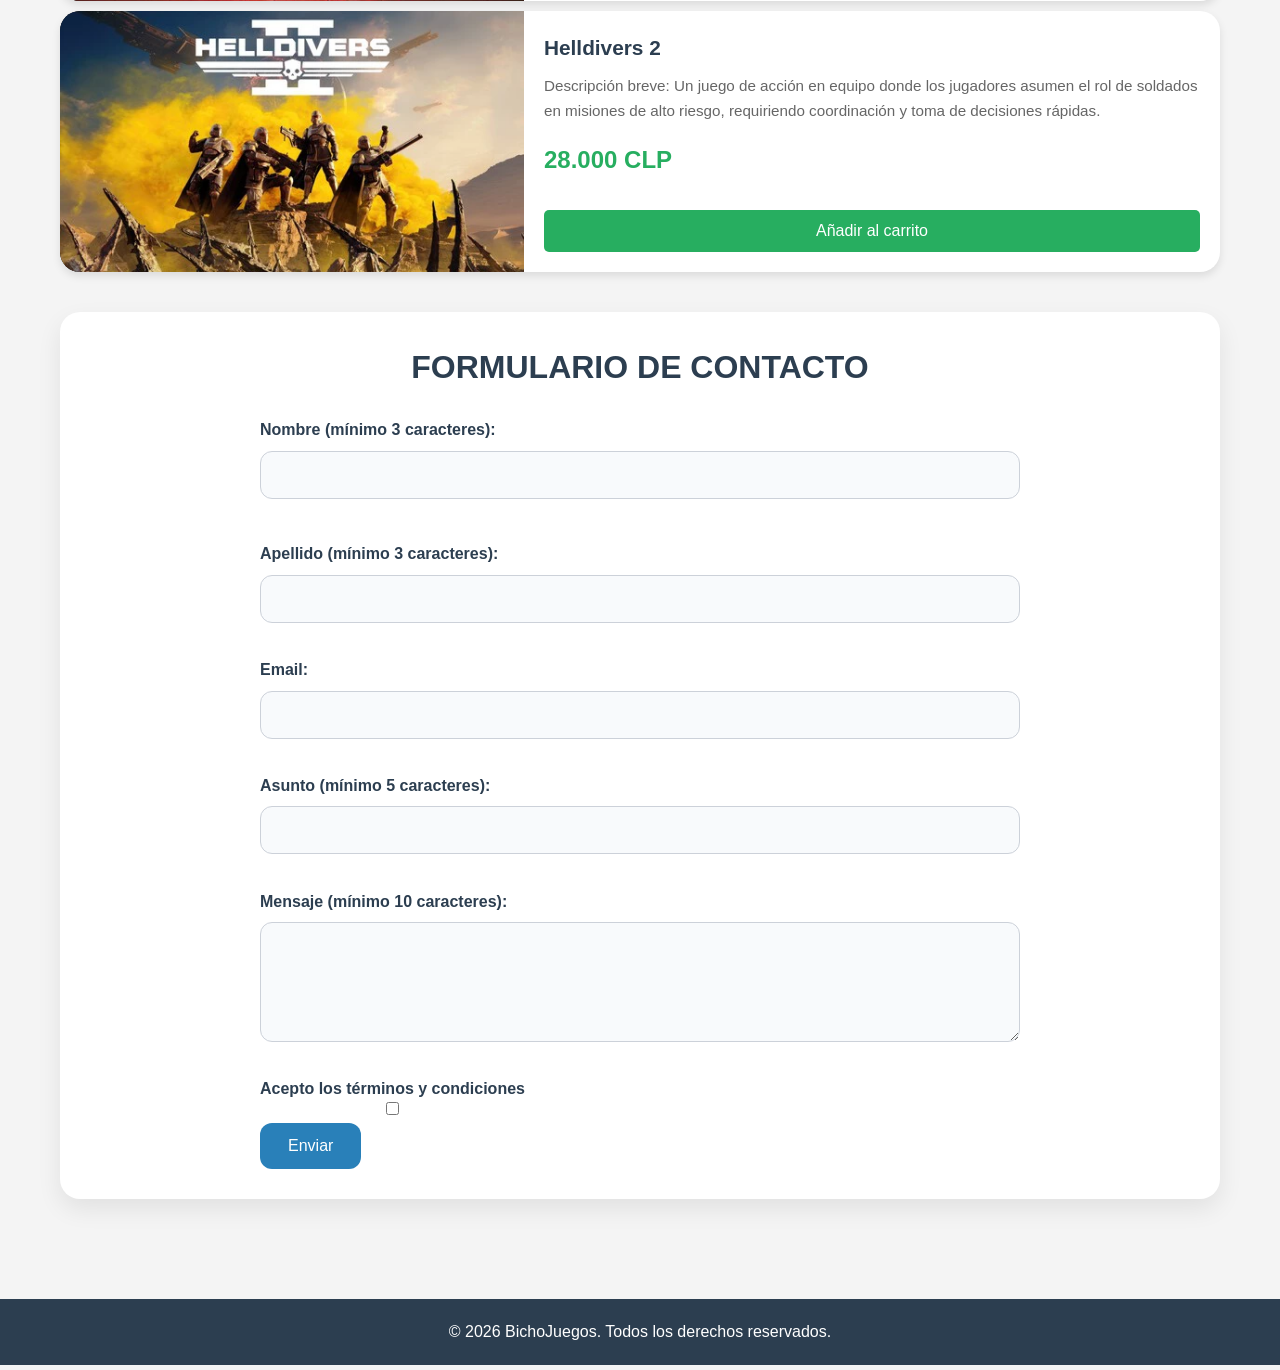
==== commit 825dec6c: "1.0.4" ====
--- a/index.html
+++ b/index.html
@@ -25,7 +25,6 @@
                 <iframe width="560" height="315" src="https://www.youtube.com/embed/RkC0l4iekYo" frameborder="0" allow="accelerometer; autoplay; clipboard-write; encrypted-media; gyroscope; picture-in-picture" allowfullscreen></iframe>
                 <video width="560" height="315" controls autoplay muted>
                     <source src="Dying Light.mp4" type="video/mp4">
-                    Tu navegador no soporta el elemento de video.
                 </video>
             </div>
         </section>
@@ -103,6 +102,10 @@
                 <span class="error" id="errorNombre"></span>
             </div>
             <div class="form-grupo">
+                <label for="apellido">Apellido (mínimo 3 caracteres):</label>
+                <input type="text" id="apellido" name="apellido" minlength="3" required>
+                <span class="error" id="errorApellido"></span>
+            <div class="form-grupo">
                 <label for="email">Email:</label>
                 <input type="email" id="email" name="email" required>
                 <span class="error" id="errorEmail"></span>
@@ -117,6 +120,10 @@
                 <textarea id="mensaje" name="mensaje" rows="5" minlength="10" required></textarea>
                 <span class="error" id="errorMensaje"></span>
             </div>
+            <label for="terminos">
+                <span>Acepto los términos y condiciones</span>
+                <input type="checkbox" id="terminos" name="terminos" required>
+            </label>
             <button type="submit" class="btn-enviar">Enviar</button>
         </form>
     </section>
--- a/Pagina_videojuegos.css
+++ b/Pagina_videojuegos.css
@@ -84,12 +84,17 @@
 #video {
     text-align: center;
     margin-bottom: 40px;
-}
-
-#video iframe {
+    display: flex;
+    justify-content: center;
+    gap: 20px;
+    flex-wrap: wrap;
+}
+
+#video iframe, #video video {
     max-width: 100%;
     height: auto;
     aspect-ratio: 16 / 9;
+    flex: 0 0 150px;
 }
 
 
@@ -390,3 +395,14 @@
 .success-message.visible {
     display: block;
 }
+
+input[type="checkbox"] {
+  display: block; 
+}
+
+
+label[for="terminos"] {
+    align-items: center;
+    gap: 10px;
+    justify-self: start;
+}
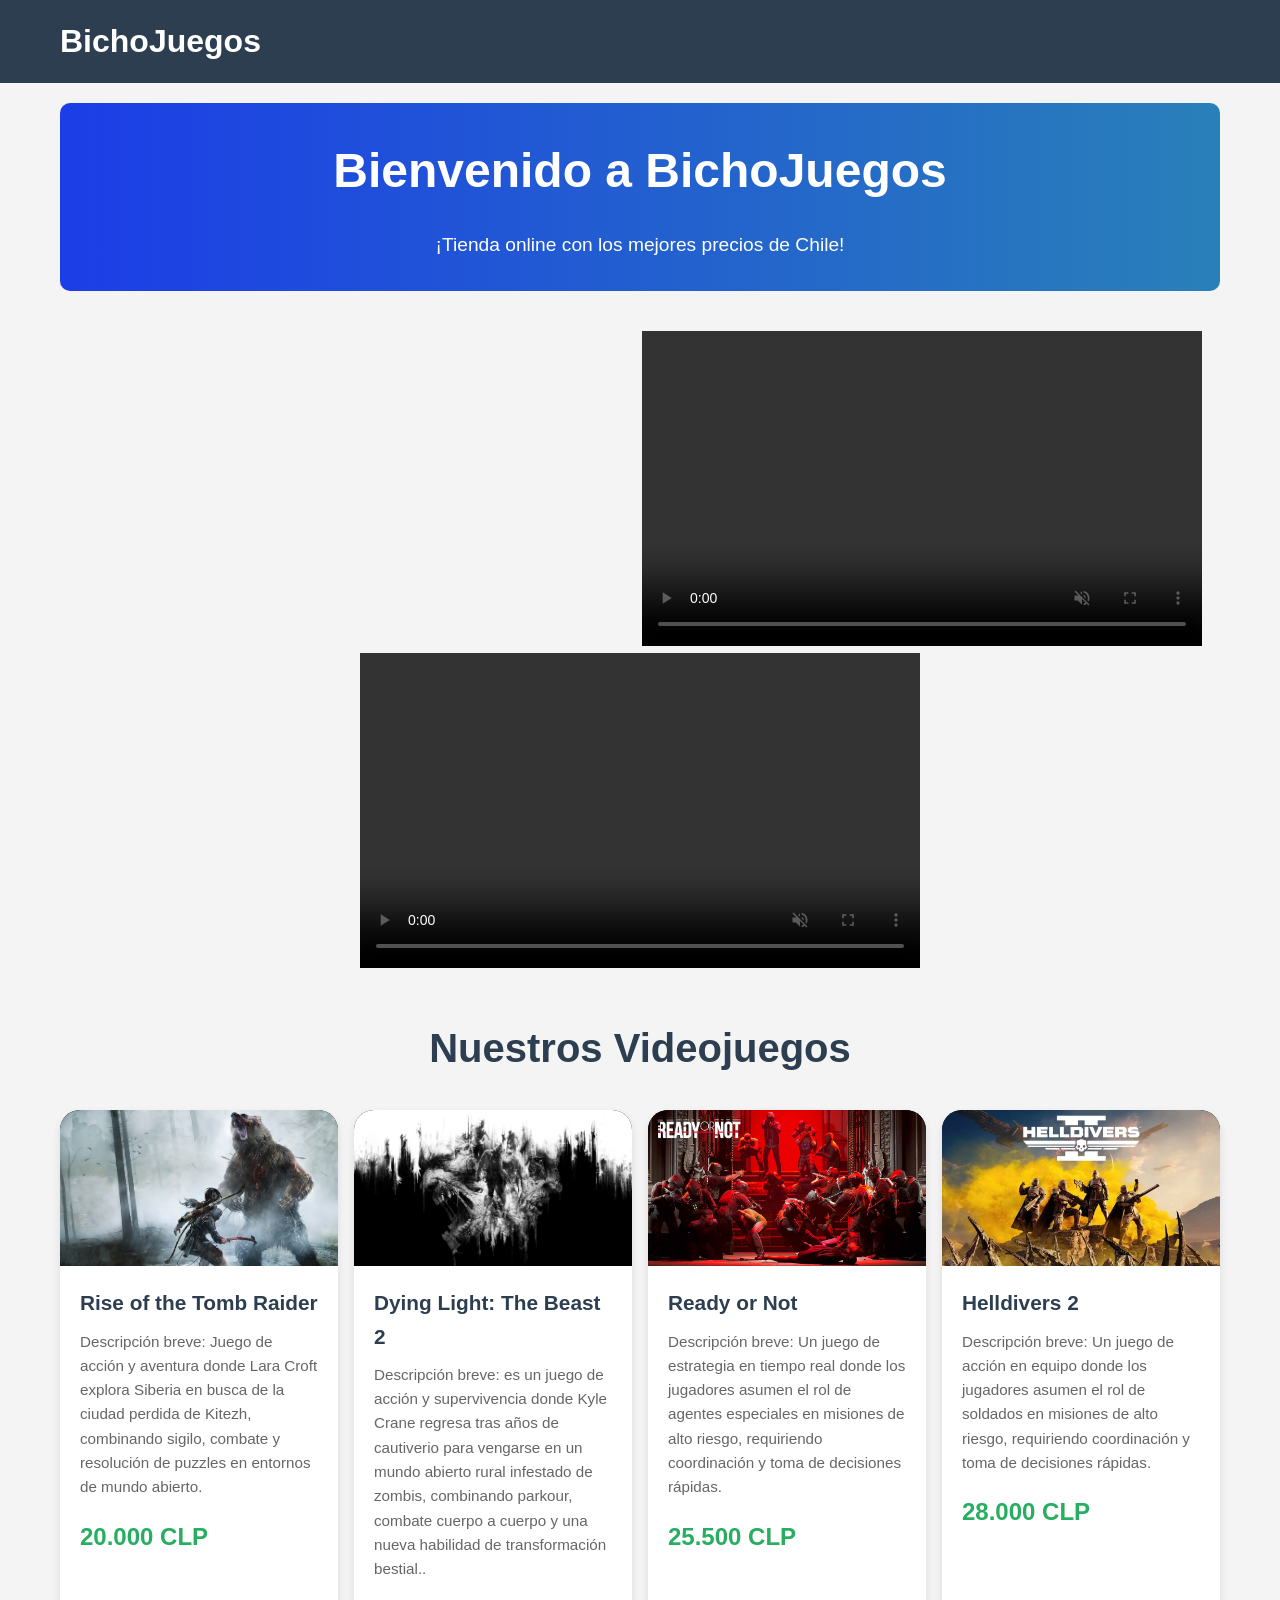
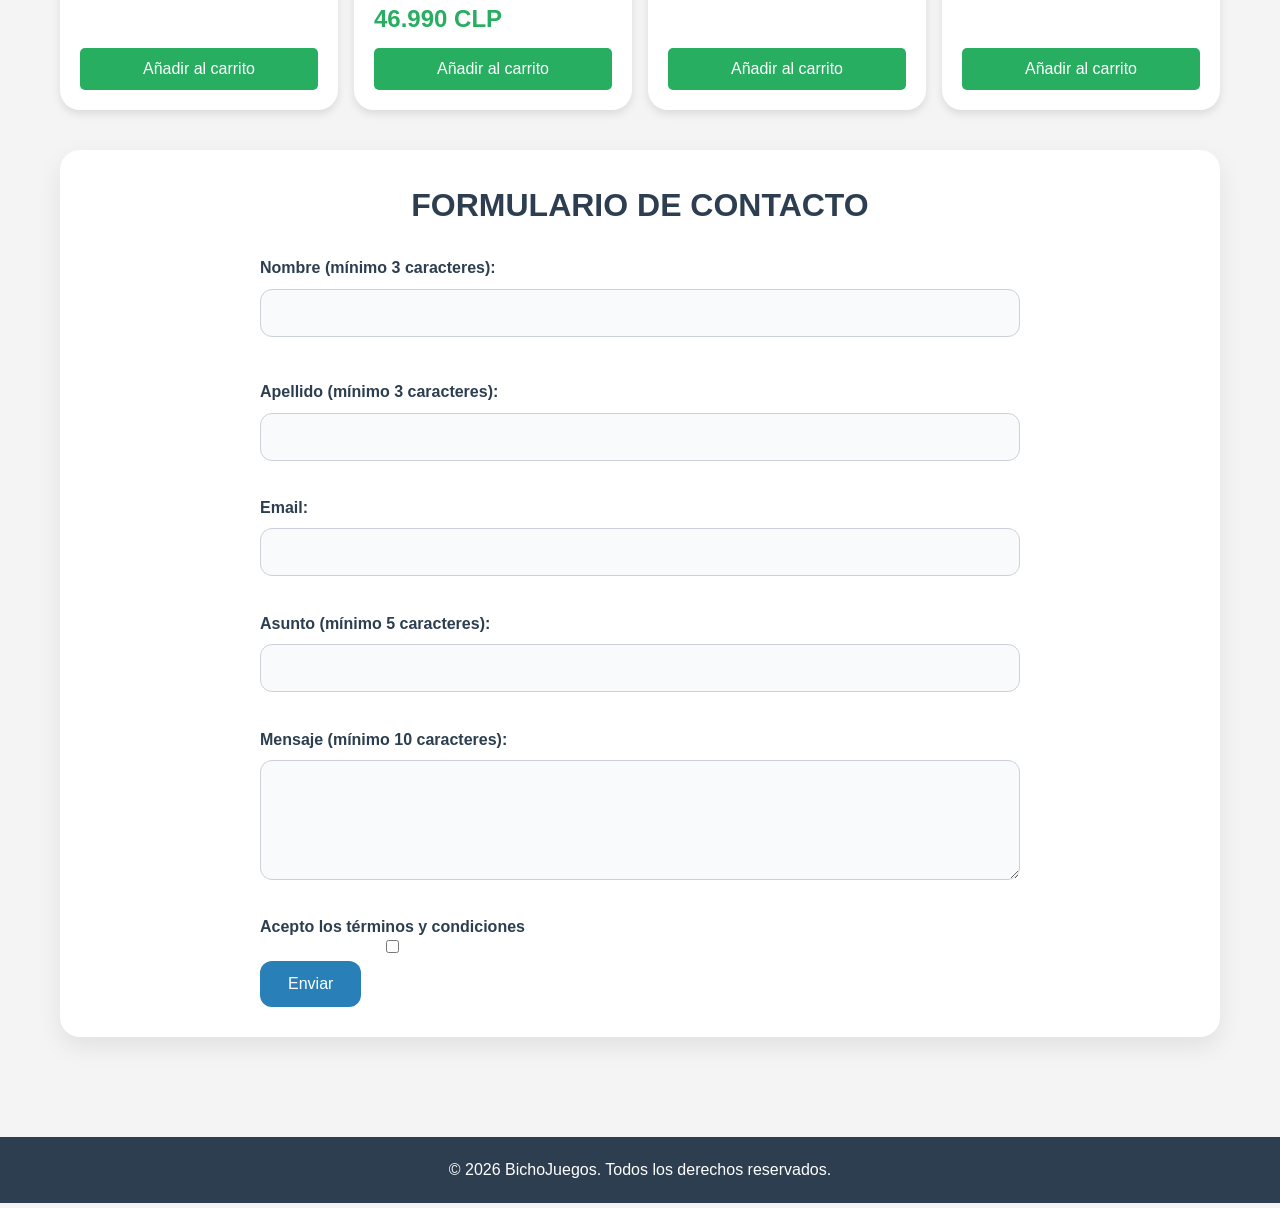
==== commit dd2c0398: "1.0.5" ====
--- a/index.html
+++ b/index.html
@@ -26,8 +26,12 @@
                 <video width="560" height="315" controls autoplay muted>
                     <source src="Dying Light.mp4" type="video/mp4">
                 </video>
+                <video width="560" height="315" controls autoplay muted>
+                    <source src="Dying3.mp4" type="video/mp4">
+                </video>
             </div>
         </section>
+        
 
         <section id="juegos">
             <h2>Nuestros Videojuegos</h2>
--- a/Pagina_videojuegos.css
+++ b/Pagina_videojuegos.css
@@ -1,4 +1,3 @@
-
 * {
     margin: 0;
     padding: 0;
@@ -109,10 +108,11 @@
     color: #2c3e50;
 }
 
+/* Desktop: columnas automáticas según el espacio disponible */
 .Juegos-container {
     display: grid;
-    grid-template-columns: 1fr;
-    gap: 10px;
+    grid-template-columns: repeat(auto-fill, minmax(260px, 1fr));
+    gap: 16px;
 }
 
 .juego-card {
@@ -122,7 +122,7 @@
     overflow: hidden;
     transition: transform 0.3s;
     display: flex;
-    flex-direction: row;
+    flex-direction: column;
     align-items: stretch;
 }
 
@@ -132,7 +132,7 @@
 
 .juego-card__media {
     position: relative;
-    width: 40%;
+    width: 100%;
     aspect-ratio: 16 / 9;
     flex-shrink: 0;
     overflow: hidden;
@@ -226,6 +226,14 @@
 }
 
 
+/* ── Tablet grande / laptop pequeño: forzar 2 columnas ── */
+@media (max-width: 1024px) {
+    .Juegos-container {
+        grid-template-columns: repeat(2, 1fr);
+    }
+}
+
+/* ── Tablet: 2 columnas + ajustes generales ── */
 @media (max-width: 768px) {
     nav {
         flex-direction: column;
@@ -244,23 +252,6 @@
         padding: 15px;
     }
 
-    .juego-card {
-        flex-direction: column;
-    }
-
-    .juego-card__media {
-        width: 100%;
-        aspect-ratio: 16 / 9;
-    }
-
-    .juego-card__info {
-        padding: 15px;
-    }
-
-    .juego-card__title {
-        font-size: 1.2rem;
-    }
-
     #hero h2 {
         font-size: 2rem;
     }
@@ -270,7 +261,20 @@
     }
 
     .Juegos-container {
-        grid-template-columns: 1fr;
+        grid-template-columns: repeat(2, 1fr);
+        gap: 12px;
+    }
+
+    .juego-card__info {
+        padding: 14px;
+    }
+
+    .juego-card__title {
+        font-size: 1.1rem;
+    }
+
+    .juego-card__price {
+        font-size: 1.2rem;
     }
 
     .contacto {
@@ -300,6 +304,91 @@
         padding: 18px 10px;
     }
 }
+
+/* ── Móvil: 1 columna ── */
+@media (max-width: 480px) {
+    nav h1 {
+        font-size: 1.5rem;
+    }
+
+    nav ul li a {
+        padding: 6px;
+        font-size: 0.9rem;
+    }
+
+    main {
+        padding: 10px;
+    }
+
+    #hero {
+        padding: 20px 15px;
+        margin-bottom: 24px;
+        border-radius: 8px;
+    }
+
+    #hero h2 {
+        font-size: 1.6rem;
+        margin-bottom: 12px;
+    }
+
+    #hero p {
+        font-size: 0.95rem;
+    }
+
+    #juegos h2 {
+        font-size: 1.8rem;
+        margin-bottom: 20px;
+    }
+
+    .Juegos-container {
+        grid-template-columns: 1fr;
+        gap: 12px;
+    }
+
+    .juego-card {
+        border-radius: 14px;
+    }
+
+    .juego-card__info {
+        padding: 12px;
+    }
+
+    .juego-card__title {
+        font-size: 1rem;
+    }
+
+    .juego-card__description {
+        font-size: 0.88rem;
+    }
+
+    .juego-card__price {
+        font-size: 1.1rem;
+    }
+
+    .juego-card__button {
+        padding: 10px;
+        font-size: 0.95rem;
+    }
+
+    .contacto {
+        padding: 16px 12px;
+        border-radius: 14px;
+    }
+
+    .contacto-titulo {
+        font-size: 1.4rem;
+    }
+
+    .btn-enviar {
+        width: 100%;
+    }
+
+    footer {
+        font-size: 0.9rem;
+        padding: 16px 10px;
+    }
+}
+
 
 .contacto {
     background-color: #ffffff;
@@ -405,4 +494,4 @@
     align-items: center;
     gap: 10px;
     justify-self: start;
-}
+}
